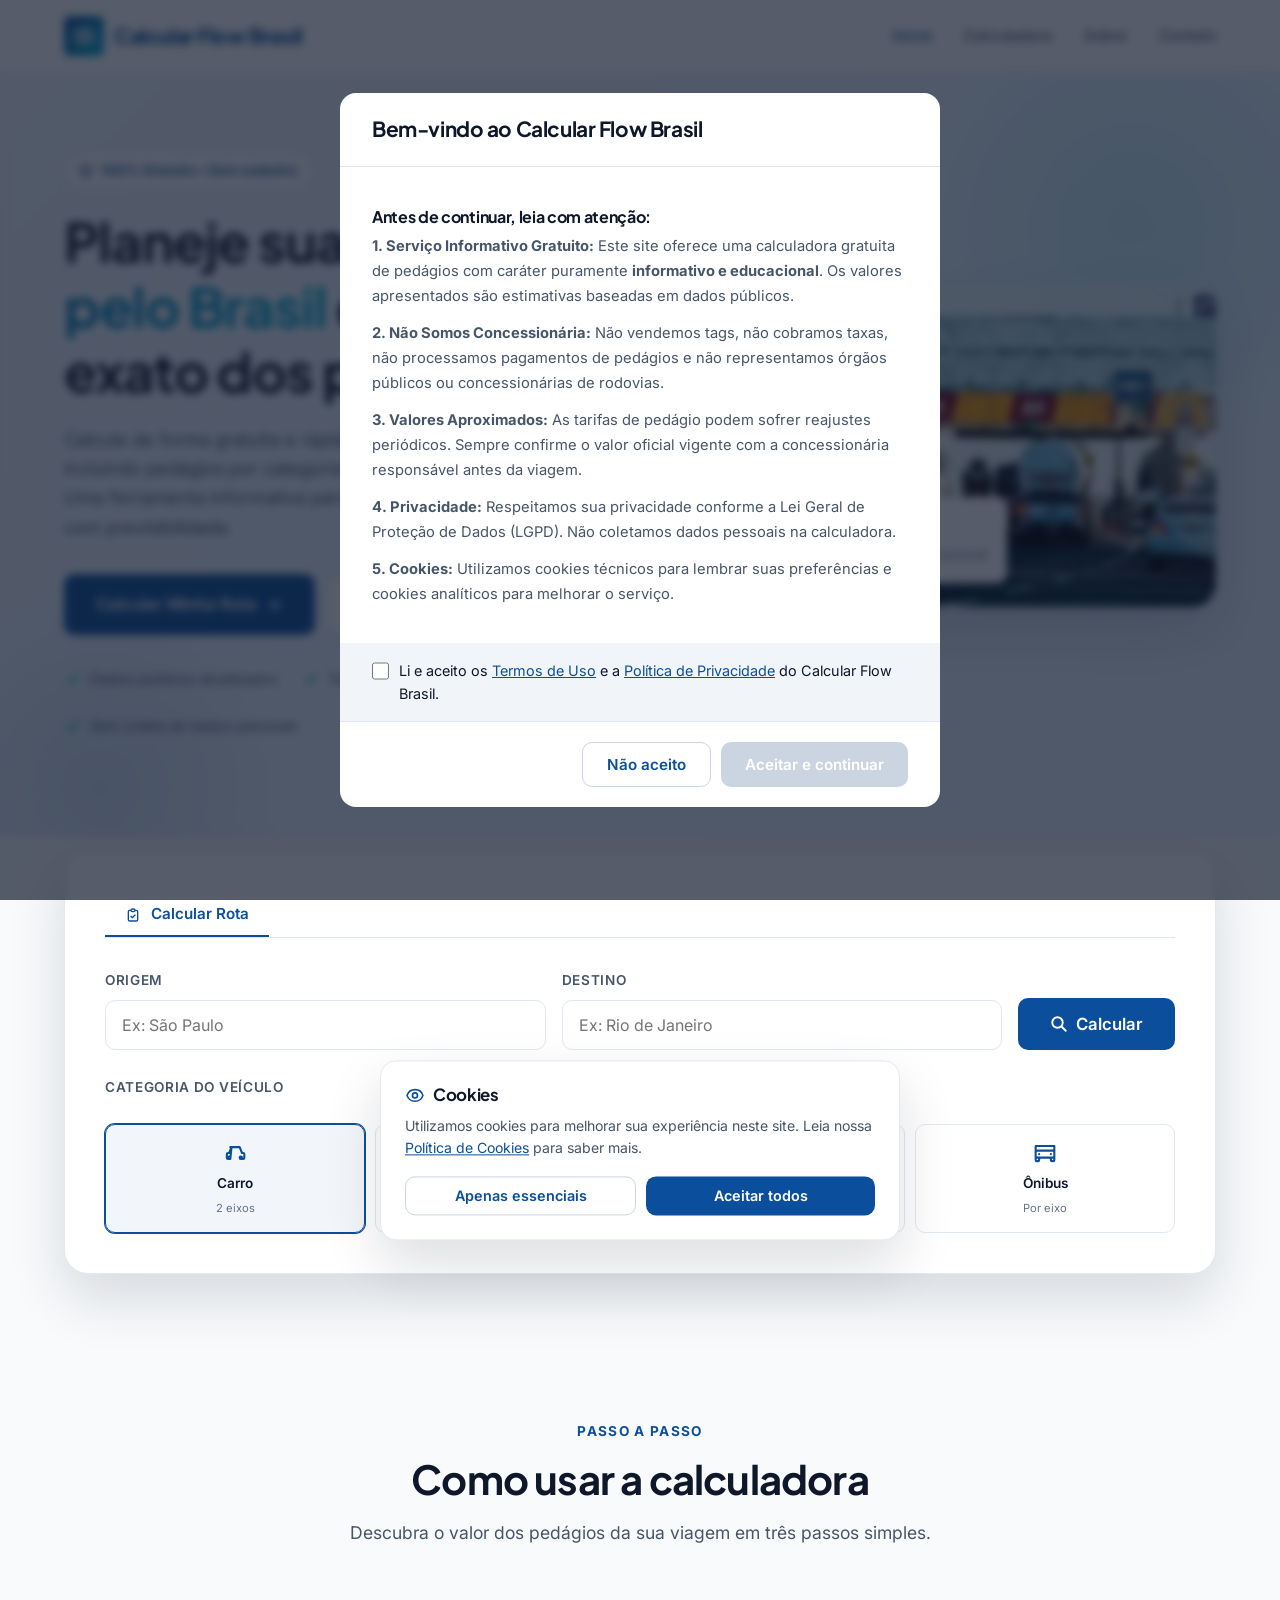
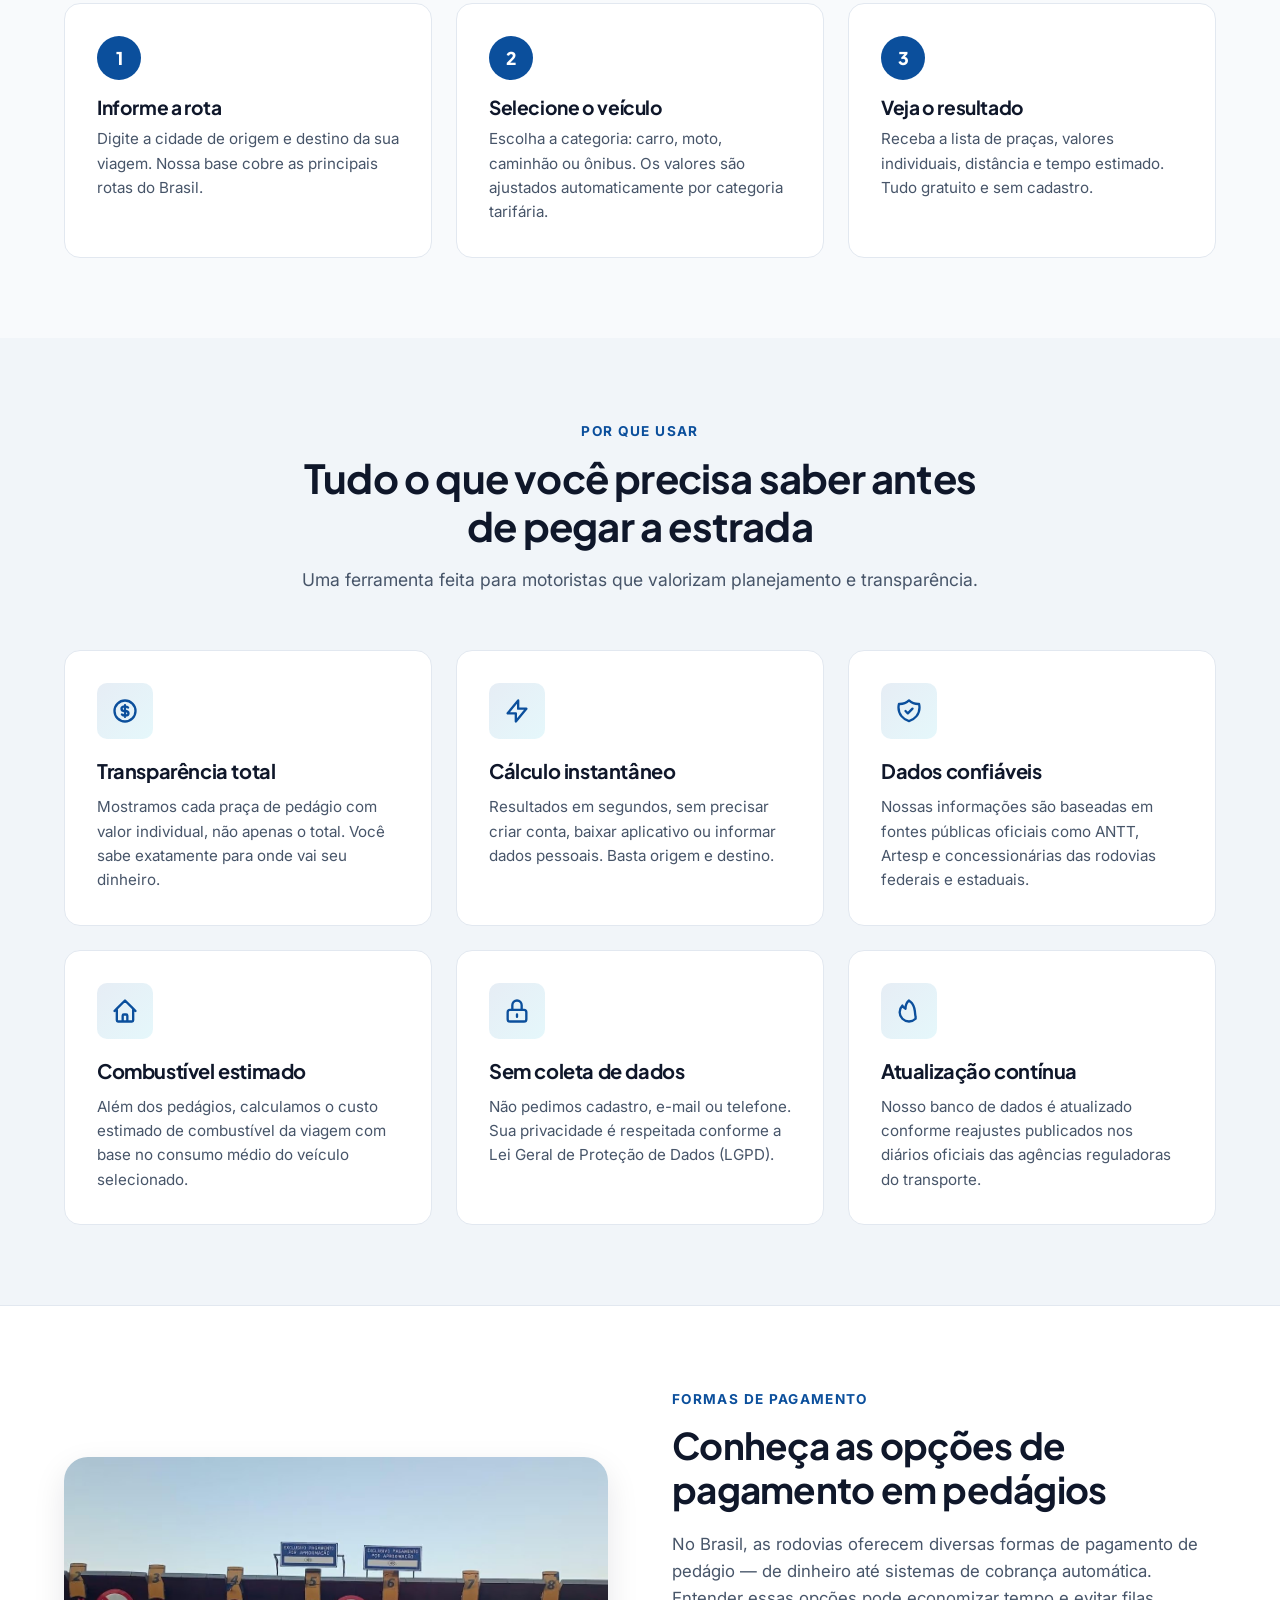
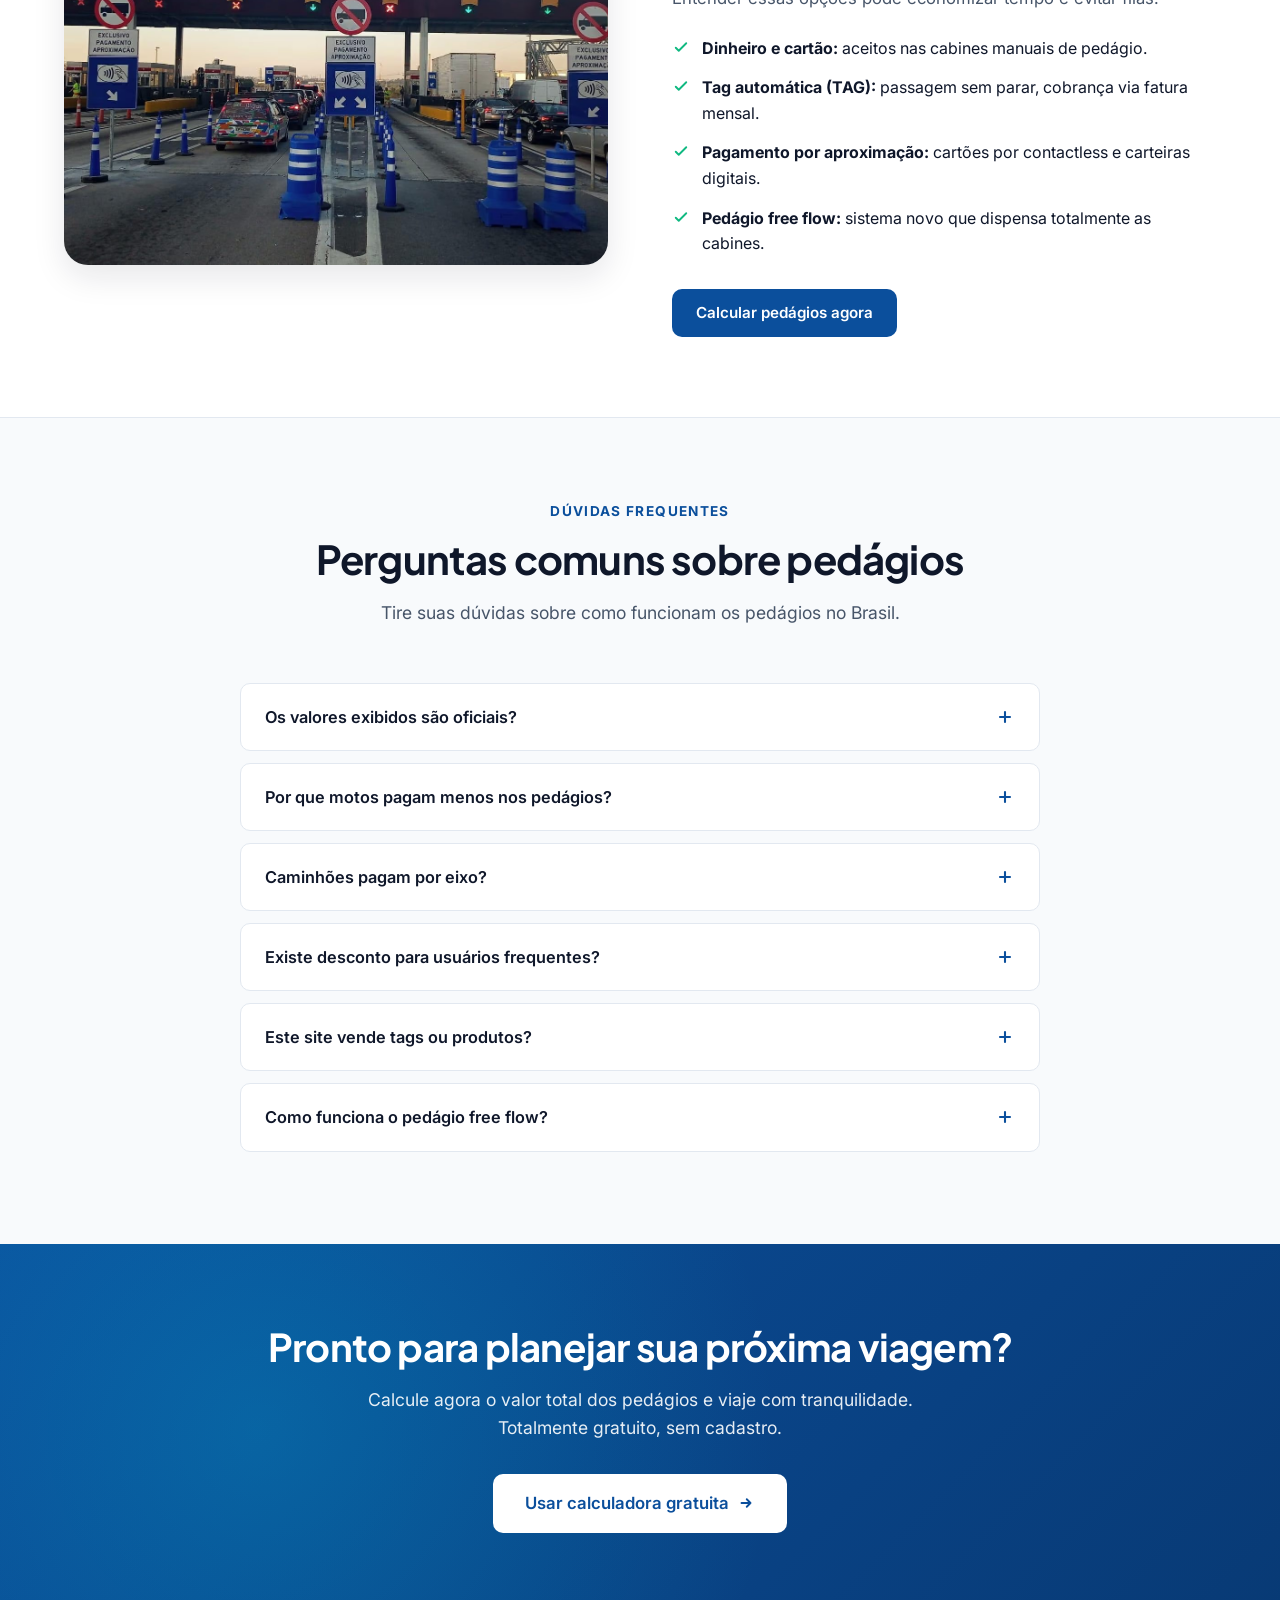
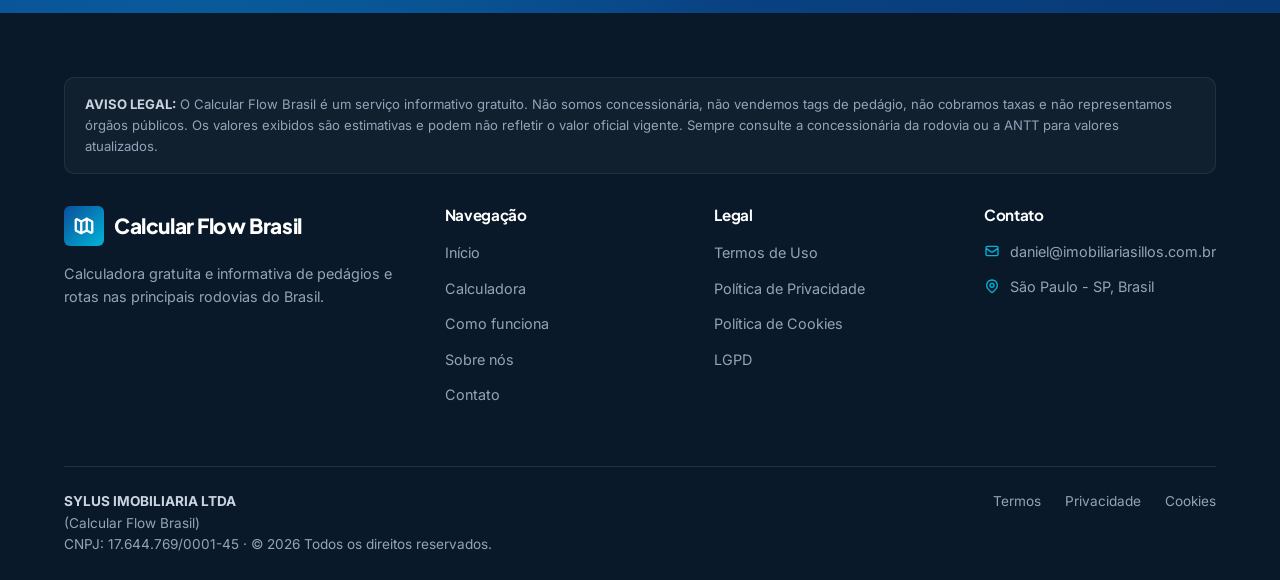
==== index.html @ 5f9f542f "Add files via upload" ====
<!DOCTYPE html>
<html lang="pt-BR">
<head>
<meta charset="UTF-8">
<meta name="viewport" content="width=device-width, initial-scale=1.0">
<title>Calcular Flow Brasil - Calculadora Gratuita de Pedágios e Rotas</title>
<meta name="description" content="Calcule gratuitamente o valor dos pedágios e o custo total da sua viagem pelas rodovias brasileiras. Serviço informativo com dados atualizados.">
<meta name="keywords" content="calculadora de pedágio, valor de pedágio, rota com pedágio, custo de viagem, pedágios brasil">
<meta name="robots" content="index, follow">
<meta name="author" content="Calcular Flow Brasil">
<link rel="canonical" href="https://calcularflowbrasil.com.br/">

<!-- Open Graph -->
<meta property="og:type" content="website">
<meta property="og:title" content="Calcular Flow Brasil - Calculadora Gratuita de Pedágios">
<meta property="og:description" content="Calcule gratuitamente o valor dos pedágios e o custo da sua viagem.">
<meta property="og:locale" content="pt_BR">

<!-- Fonts -->
<link rel="preconnect" href="https://fonts.googleapis.com">
<link rel="preconnect" href="https://fonts.gstatic.com" crossorigin>
<link href="https://fonts.googleapis.com/css2?family=Plus+Jakarta+Sans:wght@500;600;700;800&family=Inter:wght@400;500;600;700&display=swap" rel="stylesheet">

<link rel="stylesheet" href="assets/styles.css">

<!-- Schema.org -->
<script type="application/ld+json">
{
  "@context": "https://schema.org",
  "@type": "WebSite",
  "name": "Calcular Flow Brasil",
  "url": "https://calcularflowbrasil.com.br/",
  "description": "Calculadora gratuita de pedágios e rotas pelo Brasil",
  "inLanguage": "pt-BR"
}
</script>
</head>
<body>

<!-- ============ HEADER ============ -->
<header class="site-header">
    <div class="container header-inner">
        <a href="index.html" class="logo">
            <span class="logo-icon">
                <svg width="22" height="22" fill="none" viewBox="0 0 24 24" stroke="currentColor" stroke-width="2.5">
                    <path stroke-linecap="round" stroke-linejoin="round" d="M9 20l-5.447-2.724A1 1 0 013 16.382V5.618a1 1 0 011.447-.894L9 7m0 13l6-3m-6 3V7m6 10l4.553 2.276A1 1 0 0021 18.382V7.618a1 1 0 00-.553-.894L15 4m0 13V4m0 0L9 7"/>
                </svg>
            </span>
            Calcular Flow Brasil
        </a>
        <nav class="nav">
            <a href="index.html" class="active">Início</a>
            <a href="index.html#calculadora">Calculadora</a>
            <a href="pages/sobre.html">Sobre</a>
            <a href="pages/contato.html">Contato</a>
        </nav>
        <button class="menu-toggle" aria-label="Abrir menu">☰</button>
    </div>
</header>

<!-- ============ HERO ============ -->
<section class="hero">
    <div class="container hero-inner">
        <div>
            <div class="hero-badge">
                <svg width="14" height="14" fill="none" viewBox="0 0 24 24" stroke="currentColor" stroke-width="2.5">
                    <path stroke-linecap="round" stroke-linejoin="round" d="M9 12l2 2 4-4m5.618-4.016A11.955 11.955 0 0112 2.944a11.955 11.955 0 01-8.618 3.04A12.02 12.02 0 003 9c0 5.591 3.824 10.29 9 11.622 5.176-1.332 9-6.03 9-11.622 0-1.042-.133-2.052-.382-3.016z"/>
                </svg>
                100% Gratuito • Sem cadastro
            </div>
            <h1>Planeje sua <span>viagem pelo Brasil</span> com o valor exato dos pedágios</h1>
            <p class="hero-description">
                Calcule de forma gratuita e rápida o custo total da sua rota, incluindo pedágios por categoria de veículo e combustível. Uma ferramenta informativa para motoristas que querem viajar com previsibilidade.
            </p>
            <div style="display: flex; gap: 12px; flex-wrap: wrap;">
                <a href="#calculadora" class="btn btn-primary btn-lg">
                    Calcular Minha Rota
                    <svg width="18" height="18" fill="none" viewBox="0 0 24 24" stroke="currentColor" stroke-width="2.5">
                        <path stroke-linecap="round" stroke-linejoin="round" d="M13 7l5 5m0 0l-5 5m5-5H6"/>
                    </svg>
                </a>
                <a href="#como-funciona" class="btn btn-secondary btn-lg">Como funciona</a>
            </div>
            <div class="hero-trust">
                <div class="hero-trust-item">
                    <svg width="18" height="18" fill="none" viewBox="0 0 24 24" stroke="currentColor" stroke-width="2.5">
                        <path stroke-linecap="round" stroke-linejoin="round" d="M5 13l4 4L19 7"/>
                    </svg>
                    Dados públicos atualizados
                </div>
                <div class="hero-trust-item">
                    <svg width="18" height="18" fill="none" viewBox="0 0 24 24" stroke="currentColor" stroke-width="2.5">
                        <path stroke-linecap="round" stroke-linejoin="round" d="M5 13l4 4L19 7"/>
                    </svg>
                    Todas as categorias de veículos
                </div>
                <div class="hero-trust-item">
                    <svg width="18" height="18" fill="none" viewBox="0 0 24 24" stroke="currentColor" stroke-width="2.5">
                        <path stroke-linecap="round" stroke-linejoin="round" d="M5 13l4 4L19 7"/>
                    </svg>
                    Sem coleta de dados pessoais
                </div>
            </div>
        </div>
        <div class="hero-image">
            <img src="assets/img/pedagio-hero.png" alt="Praça de pedágio em rodovia brasileira com cabines sinalizadas">
            <div class="hero-image-badge">
                <svg width="40" height="40" fill="none" viewBox="0 0 24 24" stroke="var(--color-primary)" stroke-width="2">
                    <path stroke-linecap="round" stroke-linejoin="round" d="M9 19v-6a2 2 0 00-2-2H5a2 2 0 00-2 2v6a2 2 0 002 2h2a2 2 0 002-2zm0 0V9a2 2 0 012-2h2a2 2 0 012 2v10m-6 0a2 2 0 002 2h2a2 2 0 002-2m0 0V5a2 2 0 012-2h2a2 2 0 012 2v14a2 2 0 01-2 2h-2a2 2 0 01-2-2z"/>
                </svg>
                <div>
                    <strong>+ 2.500 praças</strong>
                    <small>mapeadas no território nacional</small>
                </div>
            </div>
        </div>
    </div>
</section>

<!-- ============ CALCULADORA ============ -->
<section class="calculator-section" id="calculadora">
    <div class="container">
        <div class="calculator-card">
            <div class="calculator-tabs">
                <button class="tab-button active" type="button">
                    <svg width="16" height="16" fill="none" viewBox="0 0 24 24" stroke="currentColor" stroke-width="2" style="vertical-align: middle; margin-right: 6px;">
                        <path stroke-linecap="round" stroke-linejoin="round" d="M9 5H7a2 2 0 00-2 2v12a2 2 0 002 2h10a2 2 0 002-2V7a2 2 0 00-2-2h-2M9 5a2 2 0 002 2h2a2 2 0 002-2M9 5a2 2 0 012-2h2a2 2 0 012 2m-6 9l2 2 4-4"/>
                    </svg>
                    Calcular Rota
                </button>
            </div>

            <form id="calc-form">
                <div class="calc-grid">
                    <div class="form-group">
                        <label class="form-label" for="origem">Origem</label>
                        <input type="text" id="origem" class="form-input" placeholder="Ex: São Paulo" list="cidades" required>
                    </div>
                    <div class="form-group">
                        <label class="form-label" for="destino">Destino</label>
                        <input type="text" id="destino" class="form-input" placeholder="Ex: Rio de Janeiro" list="cidades" required>
                    </div>
                    <div class="form-group">
                        <button type="submit" class="btn btn-primary btn-lg">
                            <svg width="18" height="18" fill="none" viewBox="0 0 24 24" stroke="currentColor" stroke-width="2.5">
                                <path stroke-linecap="round" stroke-linejoin="round" d="M21 21l-6-6m2-5a7 7 0 11-14 0 7 7 0 0114 0z"/>
                            </svg>
                            Calcular
                        </button>
                    </div>
                </div>

                <datalist id="cidades">
                    <option value="São Paulo">
                    <option value="Rio de Janeiro">
                    <option value="Belo Horizonte">
                    <option value="Curitiba">
                    <option value="Florianópolis">
                    <option value="Porto Alegre">
                    <option value="Brasília">
                    <option value="Vitória">
                </datalist>

                <div style="margin-top: 24px;">
                    <label class="form-label">Categoria do veículo</label>
                    <div class="vehicle-select">
                        <div class="vehicle-option selected" data-vehicle="carro">
                            <svg width="28" height="28" fill="none" viewBox="0 0 24 24" stroke="currentColor" stroke-width="1.8">
                                <path stroke-linecap="round" stroke-linejoin="round" d="M8 7h8l2 5h1a1 1 0 011 1v3a1 1 0 01-1 1h-1m-10 0H6a1 1 0 01-1-1v-3a1 1 0 011-1h1l2-5zM7 17a1 1 0 100-2 1 1 0 000 2zm10 0a1 1 0 100-2 1 1 0 000 2z"/>
                            </svg>
                            <span>Carro</span>
                            <small>2 eixos</small>
                        </div>
                        <div class="vehicle-option" data-vehicle="moto">
                            <svg width="28" height="28" fill="none" viewBox="0 0 24 24" stroke="currentColor" stroke-width="1.8">
                                <path stroke-linecap="round" stroke-linejoin="round" d="M5 17a3 3 0 100-6 3 3 0 000 6zm14 0a3 3 0 100-6 3 3 0 000 6zM9 14l3-6h3l2 4M5 14h4"/>
                            </svg>
                            <span>Moto</span>
                            <small>Meia tarifa</small>
                        </div>
                        <div class="vehicle-option" data-vehicle="caminhao">
                            <svg width="28" height="28" fill="none" viewBox="0 0 24 24" stroke="currentColor" stroke-width="1.8">
                                <path stroke-linecap="round" stroke-linejoin="round" d="M3 7h11v10H3V7zm11 3h4l3 3v4h-7v-7zM6 20a1.5 1.5 0 100-3 1.5 1.5 0 000 3zm12 0a1.5 1.5 0 100-3 1.5 1.5 0 000 3z"/>
                            </svg>
                            <span>Caminhão</span>
                            <small>Por eixo</small>
                        </div>
                        <div class="vehicle-option" data-vehicle="onibus">
                            <svg width="28" height="28" fill="none" viewBox="0 0 24 24" stroke="currentColor" stroke-width="1.8">
                                <path stroke-linecap="round" stroke-linejoin="round" d="M4 6h16v10H4V6zm0 10v2a1 1 0 001 1h1a1 1 0 001-1v-2m10 0v2a1 1 0 001 1h1a1 1 0 001-1v-2M4 10h16M7 13h.01M17 13h.01"/>
                            </svg>
                            <span>Ônibus</span>
                            <small>Por eixo</small>
                        </div>
                    </div>
                </div>
            </form>

            <div class="result-card" id="result-card"></div>
        </div>
    </div>
</section>

<!-- ============ COMO FUNCIONA ============ -->
<section class="section" id="como-funciona">
    <div class="container">
        <div class="section-header">
            <span class="section-eyebrow">Passo a passo</span>
            <h2 class="section-title">Como usar a calculadora</h2>
            <p class="section-subtitle">Descubra o valor dos pedágios da sua viagem em três passos simples.</p>
        </div>
        <div class="steps">
            <div class="step">
                <div class="step-number">1</div>
                <h3>Informe a rota</h3>
                <p>Digite a cidade de origem e destino da sua viagem. Nossa base cobre as principais rotas do Brasil.</p>
            </div>
            <div class="step">
                <div class="step-number">2</div>
                <h3>Selecione o veículo</h3>
                <p>Escolha a categoria: carro, moto, caminhão ou ônibus. Os valores são ajustados automaticamente por categoria tarifária.</p>
            </div>
            <div class="step">
                <div class="step-number">3</div>
                <h3>Veja o resultado</h3>
                <p>Receba a lista de praças, valores individuais, distância e tempo estimado. Tudo gratuito e sem cadastro.</p>
            </div>
        </div>
    </div>
</section>

<!-- ============ FEATURES ============ -->
<section class="section" style="background: var(--color-surface-alt);">
    <div class="container">
        <div class="section-header">
            <span class="section-eyebrow">Por que usar</span>
            <h2 class="section-title">Tudo o que você precisa saber antes de pegar a estrada</h2>
            <p class="section-subtitle">Uma ferramenta feita para motoristas que valorizam planejamento e transparência.</p>
        </div>
        <div class="features-grid">
            <div class="feature-card">
                <div class="feature-icon">
                    <svg width="28" height="28" fill="none" viewBox="0 0 24 24" stroke="currentColor" stroke-width="2">
                        <path stroke-linecap="round" stroke-linejoin="round" d="M12 8c-1.657 0-3 .895-3 2s1.343 2 3 2 3 .895 3 2-1.343 2-3 2m0-8c1.11 0 2.08.402 2.599 1M12 8V7m0 1v8m0 0v1m0-1c-1.11 0-2.08-.402-2.599-1M21 12a9 9 0 11-18 0 9 9 0 0118 0z"/>
                    </svg>
                </div>
                <h3>Transparência total</h3>
                <p>Mostramos cada praça de pedágio com valor individual, não apenas o total. Você sabe exatamente para onde vai seu dinheiro.</p>
            </div>
            <div class="feature-card">
                <div class="feature-icon">
                    <svg width="28" height="28" fill="none" viewBox="0 0 24 24" stroke="currentColor" stroke-width="2">
                        <path stroke-linecap="round" stroke-linejoin="round" d="M13 10V3L4 14h7v7l9-11h-7z"/>
                    </svg>
                </div>
                <h3>Cálculo instantâneo</h3>
                <p>Resultados em segundos, sem precisar criar conta, baixar aplicativo ou informar dados pessoais. Basta origem e destino.</p>
            </div>
            <div class="feature-card">
                <div class="feature-icon">
                    <svg width="28" height="28" fill="none" viewBox="0 0 24 24" stroke="currentColor" stroke-width="2">
                        <path stroke-linecap="round" stroke-linejoin="round" d="M9 12l2 2 4-4m5.618-4.016A11.955 11.955 0 0112 2.944a11.955 11.955 0 01-8.618 3.04A12.02 12.02 0 003 9c0 5.591 3.824 10.29 9 11.622 5.176-1.332 9-6.03 9-11.622 0-1.042-.133-2.052-.382-3.016z"/>
                    </svg>
                </div>
                <h3>Dados confiáveis</h3>
                <p>Nossas informações são baseadas em fontes públicas oficiais como ANTT, Artesp e concessionárias das rodovias federais e estaduais.</p>
            </div>
            <div class="feature-card">
                <div class="feature-icon">
                    <svg width="28" height="28" fill="none" viewBox="0 0 24 24" stroke="currentColor" stroke-width="2">
                        <path stroke-linecap="round" stroke-linejoin="round" d="M3 12l2-2m0 0l7-7 7 7M5 10v10a1 1 0 001 1h3m10-11l2 2m-2-2v10a1 1 0 01-1 1h-3m-6 0a1 1 0 001-1v-4a1 1 0 011-1h2a1 1 0 011 1v4a1 1 0 001 1m-6 0h6"/>
                    </svg>
                </div>
                <h3>Combustível estimado</h3>
                <p>Além dos pedágios, calculamos o custo estimado de combustível da viagem com base no consumo médio do veículo selecionado.</p>
            </div>
            <div class="feature-card">
                <div class="feature-icon">
                    <svg width="28" height="28" fill="none" viewBox="0 0 24 24" stroke="currentColor" stroke-width="2">
                        <path stroke-linecap="round" stroke-linejoin="round" d="M12 15v2m-6 4h12a2 2 0 002-2v-6a2 2 0 00-2-2H6a2 2 0 00-2 2v6a2 2 0 002 2zm10-10V7a4 4 0 00-8 0v4h8z"/>
                    </svg>
                </div>
                <h3>Sem coleta de dados</h3>
                <p>Não pedimos cadastro, e-mail ou telefone. Sua privacidade é respeitada conforme a Lei Geral de Proteção de Dados (LGPD).</p>
            </div>
            <div class="feature-card">
                <div class="feature-icon">
                    <svg width="28" height="28" fill="none" viewBox="0 0 24 24" stroke="currentColor" stroke-width="2">
                        <path stroke-linecap="round" stroke-linejoin="round" d="M17.657 18.657A8 8 0 016.343 7.343S7 9 9 10c0-2 .5-5 2.986-7C14 5 16.09 5.24 17 12c.264 1.977.333 3.923.657 4.657z"/>
                    </svg>
                </div>
                <h3>Atualização contínua</h3>
                <p>Nosso banco de dados é atualizado conforme reajustes publicados nos diários oficiais das agências reguladoras do transporte.</p>
            </div>
        </div>
    </div>
</section>

<!-- ============ INFO SECTION ============ -->
<section class="section info-section">
    <div class="container">
        <div class="info-grid">
            <div class="info-image">
                <img src="assets/img/pedagio-tags.png" alt="Pedágio com cabines de pagamento por aproximação no Brasil">
            </div>
            <div class="info-content">
                <span class="section-eyebrow">Formas de pagamento</span>
                <h2>Conheça as opções de pagamento em pedágios</h2>
                <p>No Brasil, as rodovias oferecem diversas formas de pagamento de pedágio — de dinheiro até sistemas de cobrança automática. Entender essas opções pode economizar tempo e evitar filas.</p>
                <ul class="info-list">
                    <li>
                        <svg width="18" height="18" fill="none" viewBox="0 0 24 24" stroke="currentColor" stroke-width="2.5">
                            <path stroke-linecap="round" stroke-linejoin="round" d="M5 13l4 4L19 7"/>
                        </svg>
                        <span><strong>Dinheiro e cartão:</strong> aceitos nas cabines manuais de pedágio.</span>
                    </li>
                    <li>
                        <svg width="18" height="18" fill="none" viewBox="0 0 24 24" stroke="currentColor" stroke-width="2.5">
                            <path stroke-linecap="round" stroke-linejoin="round" d="M5 13l4 4L19 7"/>
                        </svg>
                        <span><strong>Tag automática (TAG):</strong> passagem sem parar, cobrança via fatura mensal.</span>
                    </li>
                    <li>
                        <svg width="18" height="18" fill="none" viewBox="0 0 24 24" stroke="currentColor" stroke-width="2.5">
                            <path stroke-linecap="round" stroke-linejoin="round" d="M5 13l4 4L19 7"/>
                        </svg>
                        <span><strong>Pagamento por aproximação:</strong> cartões por contactless e carteiras digitais.</span>
                    </li>
                    <li>
                        <svg width="18" height="18" fill="none" viewBox="0 0 24 24" stroke="currentColor" stroke-width="2.5">
                            <path stroke-linecap="round" stroke-linejoin="round" d="M5 13l4 4L19 7"/>
                        </svg>
                        <span><strong>Pedágio free flow:</strong> sistema novo que dispensa totalmente as cabines.</span>
                    </li>
                </ul>
                <a href="#calculadora" class="btn btn-primary">Calcular pedágios agora</a>
            </div>
        </div>
    </div>
</section>

<!-- ============ FAQ ============ -->
<section class="section">
    <div class="container">
        <div class="section-header">
            <span class="section-eyebrow">Dúvidas frequentes</span>
            <h2 class="section-title">Perguntas comuns sobre pedágios</h2>
            <p class="section-subtitle">Tire suas dúvidas sobre como funcionam os pedágios no Brasil.</p>
        </div>
        <div class="faq-list">
            <div class="faq-item">
                <div class="faq-question">
                    Os valores exibidos são oficiais?
                    <svg class="faq-icon" width="20" height="20" fill="none" viewBox="0 0 24 24" stroke="currentColor" stroke-width="2.5">
                        <path stroke-linecap="round" stroke-linejoin="round" d="M12 6v6m0 0v6m0-6h6m-6 0H6"/>
                    </svg>
                </div>
                <div class="faq-answer">
                    <div class="faq-answer-inner">
                        Os valores apresentados são <strong>estimativas informativas</strong> baseadas em tabelas públicas das concessionárias e agências reguladoras. Como as tarifas podem sofrer reajustes periódicos, recomendamos sempre verificar o valor final vigente no site oficial da concessionária da rodovia ou na <a href="https://www.gov.br/antt/" target="_blank" rel="noopener nofollow">ANTT</a>.
                    </div>
                </div>
            </div>
            <div class="faq-item">
                <div class="faq-question">
                    Por que motos pagam menos nos pedágios?
                    <svg class="faq-icon" width="20" height="20" fill="none" viewBox="0 0 24 24" stroke="currentColor" stroke-width="2.5">
                        <path stroke-linecap="round" stroke-linejoin="round" d="M12 6v6m0 0v6m0-6h6m-6 0H6"/>
                    </svg>
                </div>
                <div class="faq-answer">
                    <div class="faq-answer-inner">
                        Motos geralmente pagam metade do valor do carro de passeio (categoria 1) na maioria das concessionárias, conforme regulamentação da ANTT. Isso se deve ao menor impacto das motos no pavimento e ao porte reduzido do veículo.
                    </div>
                </div>
            </div>
            <div class="faq-item">
                <div class="faq-question">
                    Caminhões pagam por eixo?
                    <svg class="faq-icon" width="20" height="20" fill="none" viewBox="0 0 24 24" stroke="currentColor" stroke-width="2.5">
                        <path stroke-linecap="round" stroke-linejoin="round" d="M12 6v6m0 0v6m0-6h6m-6 0H6"/>
                    </svg>
                </div>
                <div class="faq-answer">
                    <div class="faq-answer-inner">
                        Sim. Veículos comerciais de carga e passageiros pagam pedágio com base no número de eixos. Nossa calculadora usa como referência um caminhão de 2 eixos. Para veículos com mais eixos, multiplique o valor proporcionalmente ou consulte a concessionária.
                    </div>
                </div>
            </div>
            <div class="faq-item">
                <div class="faq-question">
                    Existe desconto para usuários frequentes?
                    <svg class="faq-icon" width="20" height="20" fill="none" viewBox="0 0 24 24" stroke="currentColor" stroke-width="2.5">
                        <path stroke-linecap="round" stroke-linejoin="round" d="M12 6v6m0 0v6m0-6h6m-6 0H6"/>
                    </svg>
                </div>
                <div class="faq-answer">
                    <div class="faq-answer-inner">
                        Sim, algumas concessionárias oferecem o <strong>Desconto de Usuário Frequente (DUF)</strong>, que concede abatimento progressivo conforme o número de passagens no mesmo mês. É necessário cadastro em uma tag automática para ter direito ao benefício. Consulte a concessionária da sua rota.
                    </div>
                </div>
            </div>
            <div class="faq-item">
                <div class="faq-question">
                    Este site vende tags ou produtos?
                    <svg class="faq-icon" width="20" height="20" fill="none" viewBox="0 0 24 24" stroke="currentColor" stroke-width="2.5">
                        <path stroke-linecap="round" stroke-linejoin="round" d="M12 6v6m0 0v6m0-6h6m-6 0H6"/>
                    </svg>
                </div>
                <div class="faq-answer">
                    <div class="faq-answer-inner">
                        Não. O <strong>Calcular Flow Brasil</strong> é um serviço 100% gratuito e informativo. Não vendemos tags de pedágio, não realizamos transações financeiras e não coletamos dados pessoais dos usuários. Para contratar uma tag, procure diretamente empresas autorizadas pela ANTT.
                    </div>
                </div>
            </div>
            <div class="faq-item">
                <div class="faq-question">
                    Como funciona o pedágio free flow?
                    <svg class="faq-icon" width="20" height="20" fill="none" viewBox="0 0 24 24" stroke="currentColor" stroke-width="2.5">
                        <path stroke-linecap="round" stroke-linejoin="round" d="M12 6v6m0 0v6m0-6h6m-6 0H6"/>
                    </svg>
                </div>
                <div class="faq-answer">
                    <div class="faq-answer-inner">
                        O pedágio free flow é um sistema de cobrança eletrônica sem cabines e sem necessidade de redução de velocidade. Pórticos com câmeras identificam a placa ou a tag do veículo e cobram o pedágio automaticamente. Já está implantado em algumas rodovias brasileiras.
                    </div>
                </div>
            </div>
        </div>
    </div>
</section>

<!-- ============ CTA ============ -->
<section class="section cta-section">
    <div class="container">
        <h2>Pronto para planejar sua próxima viagem?</h2>
        <p>Calcule agora o valor total dos pedágios e viaje com tranquilidade. Totalmente gratuito, sem cadastro.</p>
        <a href="#calculadora" class="btn btn-primary btn-lg">
            Usar calculadora gratuita
            <svg width="18" height="18" fill="none" viewBox="0 0 24 24" stroke="currentColor" stroke-width="2.5">
                <path stroke-linecap="round" stroke-linejoin="round" d="M13 7l5 5m0 0l-5 5m5-5H6"/>
            </svg>
        </a>
    </div>
</section>

<!-- ============ FOOTER ============ -->
<footer class="site-footer">
    <div class="container">

        <div class="footer-disclaimer">
            <strong>AVISO LEGAL:</strong> O Calcular Flow Brasil é um serviço informativo gratuito. Não somos concessionária, não vendemos tags de pedágio, não cobramos taxas e não representamos órgãos públicos. Os valores exibidos são estimativas e podem não refletir o valor oficial vigente. Sempre consulte a concessionária da rodovia ou a ANTT para valores atualizados.
        </div>

        <div class="footer-grid">
            <div class="footer-brand">
                <div class="logo">
                    <span class="logo-icon">
                        <svg width="22" height="22" fill="none" viewBox="0 0 24 24" stroke="currentColor" stroke-width="2.5">
                            <path stroke-linecap="round" stroke-linejoin="round" d="M9 20l-5.447-2.724A1 1 0 013 16.382V5.618a1 1 0 011.447-.894L9 7m0 13l6-3m-6 3V7m6 10l4.553 2.276A1 1 0 0021 18.382V7.618a1 1 0 00-.553-.894L15 4m0 13V4m0 0L9 7"/>
                        </svg>
                    </span>
                    Calcular Flow Brasil
                </div>
                <p>Calculadora gratuita e informativa de pedágios e rotas nas principais rodovias do Brasil.</p>
            </div>
            <div class="footer-column">
                <h4>Navegação</h4>
                <ul>
                    <li><a href="index.html">Início</a></li>
                    <li><a href="index.html#calculadora">Calculadora</a></li>
                    <li><a href="index.html#como-funciona">Como funciona</a></li>
                    <li><a href="pages/sobre.html">Sobre nós</a></li>
                    <li><a href="pages/contato.html">Contato</a></li>
                </ul>
            </div>
            <div class="footer-column">
                <h4>Legal</h4>
                <ul>
                    <li><a href="pages/termos.html">Termos de Uso</a></li>
                    <li><a href="pages/privacidade.html">Política de Privacidade</a></li>
                    <li><a href="pages/cookies.html">Política de Cookies</a></li>
                    <li><a href="pages/lgpd.html">LGPD</a></li>
                </ul>
            </div>
            <div class="footer-column">
                <h4>Contato</h4>
                <div class="footer-contact-item">
                    <svg width="16" height="16" fill="none" viewBox="0 0 24 24" stroke="currentColor" stroke-width="2">
                        <path stroke-linecap="round" stroke-linejoin="round" d="M3 8l7.89 5.26a2 2 0 002.22 0L21 8M5 19h14a2 2 0 002-2V7a2 2 0 00-2-2H5a2 2 0 00-2 2v10a2 2 0 002 2z"/>
                    </svg>
                    <span>daniel@imobiliariasillos.com.br</span>
                </div>
                <div class="footer-contact-item">
                    <svg width="16" height="16" fill="none" viewBox="0 0 24 24" stroke="currentColor" stroke-width="2">
                        <path stroke-linecap="round" stroke-linejoin="round" d="M17.657 16.657L13.414 20.9a1.998 1.998 0 01-2.827 0l-4.244-4.243a8 8 0 1111.314 0z"/>
                        <path stroke-linecap="round" stroke-linejoin="round" d="M15 11a3 3 0 11-6 0 3 3 0 016 0z"/>
                    </svg>
                    <span>São Paulo - SP, Brasil</span>
                </div>
            </div>
        </div>

        <div class="footer-bottom">
            <div>
                <strong style="color: #CBD5E1;">SYLUS IMOBILIARIA LTDA</strong><br>
                <span style="color: #94A3B8;">(Calcular Flow Brasil)</span><br>
                CNPJ: <span id="cnpj-display">17.644.769/0001-45</span> &middot; © 2026 Todos os direitos reservados.
            </div>
            <div class="footer-legal">
                <a href="pages/termos.html">Termos</a>
                <a href="pages/privacidade.html">Privacidade</a>
                <a href="pages/cookies.html">Cookies</a>
            </div>
        </div>
    </div>
</footer>

<!-- ============ MODAL TERMOS ============ -->
<div class="terms-modal" id="terms-modal">
    <div class="terms-modal-content">
        <div class="terms-modal-header">
            <h2>Bem-vindo ao Calcular Flow Brasil</h2>
        </div>
        <div class="terms-modal-body">
            <h4>Antes de continuar, leia com atenção:</h4>
            <p><strong>1. Serviço Informativo Gratuito:</strong> Este site oferece uma calculadora gratuita de pedágios com caráter puramente <strong>informativo e educacional</strong>. Os valores apresentados são estimativas baseadas em dados públicos.</p>
            <p><strong>2. Não Somos Concessionária:</strong> Não vendemos tags, não cobramos taxas, não processamos pagamentos de pedágios e não representamos órgãos públicos ou concessionárias de rodovias.</p>
            <p><strong>3. Valores Aproximados:</strong> As tarifas de pedágio podem sofrer reajustes periódicos. Sempre confirme o valor oficial vigente com a concessionária responsável antes da viagem.</p>
            <p><strong>4. Privacidade:</strong> Respeitamos sua privacidade conforme a Lei Geral de Proteção de Dados (LGPD). Não coletamos dados pessoais na calculadora.</p>
            <p><strong>5. Cookies:</strong> Utilizamos cookies técnicos para lembrar suas preferências e cookies analíticos para melhorar o serviço.</p>
        </div>
        <label class="terms-checkbox" for="terms-checkbox">
            <input type="checkbox" id="terms-checkbox">
            <span>Li e aceito os <a href="pages/termos.html" target="_blank">Termos de Uso</a> e a <a href="pages/privacidade.html" target="_blank">Política de Privacidade</a> do Calcular Flow Brasil.</span>
        </label>
        <div class="terms-modal-footer">
            <button class="btn btn-secondary" id="terms-reject-btn">Não aceito</button>
            <button class="btn btn-primary" id="terms-accept-btn" disabled>Aceitar e continuar</button>
        </div>
    </div>
</div>

<!-- ============ COOKIE BANNER ============ -->
<div class="cookie-banner" id="cookie-banner">
    <h4>
        <svg width="20" height="20" fill="none" viewBox="0 0 24 24" stroke="var(--color-primary)" stroke-width="2">
            <path stroke-linecap="round" stroke-linejoin="round" d="M15 12a3 3 0 11-6 0 3 3 0 016 0z"/>
            <path stroke-linecap="round" stroke-linejoin="round" d="M2.458 12C3.732 7.943 7.523 5 12 5c4.478 0 8.268 2.943 9.542 7-1.274 4.057-5.064 7-9.542 7-4.477 0-8.268-2.943-9.542-7z"/>
        </svg>
        Cookies
    </h4>
    <p>Utilizamos cookies para melhorar sua experiência neste site. Leia nossa <a href="pages/cookies.html">Política de Cookies</a> para saber mais.</p>
    <div class="cookie-actions">
        <button class="btn btn-secondary" id="cookie-reject">Apenas essenciais</button>
        <button class="btn btn-primary" id="cookie-accept">Aceitar todos</button>
    </div>
</div>

<script src="assets/script.js"></script>
</body>
</html>
---- assets/styles.css ----
/* ===== Design System ===== */
:root {
    --color-primary: #0B4F9C;
    --color-primary-dark: #083A75;
    --color-primary-light: #1E6FC4;
    --color-accent: #00B5D8;
    --color-accent-dark: #0091AD;
    --color-success: #10B981;
    --color-warning: #F59E0B;
    --color-danger: #EF4444;

    --color-bg: #F8FAFC;
    --color-surface: #FFFFFF;
    --color-surface-alt: #F1F5F9;
    --color-border: #E2E8F0;
    --color-border-strong: #CBD5E1;

    --color-text: #0F172A;
    --color-text-muted: #475569;
    --color-text-light: #64748B;

    --shadow-sm: 0 1px 2px rgba(15, 23, 42, 0.06);
    --shadow-md: 0 4px 12px rgba(15, 23, 42, 0.08);
    --shadow-lg: 0 12px 32px rgba(15, 23, 42, 0.1);
    --shadow-xl: 0 24px 56px rgba(15, 23, 42, 0.14);

    --radius-sm: 6px;
    --radius-md: 10px;
    --radius-lg: 16px;
    --radius-xl: 24px;

    --font-display: 'Plus Jakarta Sans', system-ui, sans-serif;
    --font-body: 'Inter', system-ui, sans-serif;

    --container: 1200px;
}

* {
    box-sizing: border-box;
    margin: 0;
    padding: 0;
}

html {
    scroll-behavior: smooth;
}

body {
    font-family: var(--font-body);
    color: var(--color-text);
    background: var(--color-bg);
    line-height: 1.6;
    -webkit-font-smoothing: antialiased;
}

img {
    max-width: 100%;
    height: auto;
    display: block;
}

a {
    color: var(--color-primary);
    text-decoration: none;
    transition: color 0.2s;
}

a:hover {
    color: var(--color-primary-dark);
}

h1, h2, h3, h4, h5, h6 {
    font-family: var(--font-display);
    font-weight: 700;
    line-height: 1.2;
    color: var(--color-text);
    letter-spacing: -0.02em;
}

.container {
    max-width: var(--container);
    margin: 0 auto;
    padding: 0 24px;
}

/* ===== Header ===== */
.site-header {
    background: var(--color-surface);
    border-bottom: 1px solid var(--color-border);
    position: sticky;
    top: 0;
    z-index: 100;
    backdrop-filter: saturate(180%) blur(10px);
    background: rgba(255, 255, 255, 0.95);
}

.header-inner {
    display: flex;
    align-items: center;
    justify-content: space-between;
    height: 72px;
}

.logo {
    display: flex;
    align-items: center;
    gap: 10px;
    font-family: var(--font-display);
    font-weight: 800;
    font-size: 1.3rem;
    color: var(--color-primary);
    letter-spacing: -0.02em;
}

.logo-icon {
    width: 40px;
    height: 40px;
    background: linear-gradient(135deg, var(--color-primary) 0%, var(--color-accent) 100%);
    border-radius: var(--radius-sm);
    display: flex;
    align-items: center;
    justify-content: center;
    color: white;
    font-size: 1.2rem;
}

.nav {
    display: flex;
    gap: 32px;
    align-items: center;
}

.nav a {
    color: var(--color-text-muted);
    font-weight: 500;
    font-size: 0.95rem;
}

.nav a:hover, .nav a.active {
    color: var(--color-primary);
}

.menu-toggle {
    display: none;
    background: none;
    border: none;
    cursor: pointer;
    padding: 8px;
    font-size: 1.5rem;
    color: var(--color-text);
}

/* ===== Buttons ===== */
.btn {
    display: inline-flex;
    align-items: center;
    justify-content: center;
    gap: 8px;
    padding: 12px 24px;
    border-radius: var(--radius-md);
    font-weight: 600;
    font-size: 0.95rem;
    cursor: pointer;
    border: none;
    transition: all 0.2s;
    text-decoration: none;
    font-family: var(--font-body);
}

.btn-primary {
    background: var(--color-primary);
    color: white;
}

.btn-primary:hover {
    background: var(--color-primary-dark);
    color: white;
    transform: translateY(-1px);
    box-shadow: var(--shadow-md);
}

.btn-secondary {
    background: var(--color-surface);
    color: var(--color-primary);
    border: 1px solid var(--color-border-strong);
}

.btn-secondary:hover {
    background: var(--color-surface-alt);
    border-color: var(--color-primary);
}

.btn-lg {
    padding: 16px 32px;
    font-size: 1.05rem;
}

.btn-block {
    width: 100%;
}

/* ===== Hero ===== */
.hero {
    position: relative;
    padding: 80px 0 100px;
    background: linear-gradient(135deg, #F0F7FF 0%, #E6F4FF 100%);
    overflow: hidden;
}

.hero::before {
    content: "";
    position: absolute;
    top: -100px;
    right: -100px;
    width: 500px;
    height: 500px;
    background: radial-gradient(circle, rgba(0, 181, 216, 0.15) 0%, transparent 70%);
    border-radius: 50%;
}

.hero::after {
    content: "";
    position: absolute;
    bottom: -150px;
    left: -100px;
    width: 400px;
    height: 400px;
    background: radial-gradient(circle, rgba(11, 79, 156, 0.12) 0%, transparent 70%);
    border-radius: 50%;
}

.hero-inner {
    position: relative;
    display: grid;
    grid-template-columns: 1.1fr 1fr;
    gap: 64px;
    align-items: center;
}

.hero-badge {
    display: inline-flex;
    align-items: center;
    gap: 8px;
    padding: 6px 14px;
    background: rgba(255, 255, 255, 0.8);
    border: 1px solid var(--color-border);
    border-radius: 999px;
    font-size: 0.85rem;
    color: var(--color-primary);
    font-weight: 600;
    margin-bottom: 20px;
}

.hero h1 {
    font-size: clamp(2.2rem, 4.5vw, 3.4rem);
    margin-bottom: 20px;
}

.hero h1 span {
    background: linear-gradient(135deg, var(--color-primary) 0%, var(--color-accent) 100%);
    -webkit-background-clip: text;
    -webkit-text-fill-color: transparent;
    background-clip: text;
}

.hero-description {
    font-size: 1.15rem;
    color: var(--color-text-muted);
    margin-bottom: 32px;
    max-width: 540px;
}

.hero-trust {
    display: flex;
    gap: 24px;
    margin-top: 32px;
    flex-wrap: wrap;
}

.hero-trust-item {
    display: flex;
    align-items: center;
    gap: 8px;
    font-size: 0.9rem;
    color: var(--color-text-muted);
}

.hero-trust-item svg {
    color: var(--color-success);
    flex-shrink: 0;
}

.hero-image {
    position: relative;
    border-radius: var(--radius-xl);
    overflow: hidden;
    box-shadow: var(--shadow-xl);
}

.hero-image img {
    width: 100%;
    aspect-ratio: 16/10;
    object-fit: cover;
}

.hero-image-badge {
    position: absolute;
    bottom: 24px;
    left: 24px;
    background: white;
    padding: 16px 20px;
    border-radius: var(--radius-md);
    box-shadow: var(--shadow-lg);
    display: flex;
    align-items: center;
    gap: 12px;
}

.hero-image-badge strong {
    display: block;
    font-size: 1.1rem;
    color: var(--color-text);
}

.hero-image-badge small {
    color: var(--color-text-light);
    font-size: 0.8rem;
}

/* ===== Calculator Section ===== */
.calculator-section {
    padding: 64px 0;
    margin-top: -50px;
    position: relative;
    z-index: 2;
}

.calculator-card {
    background: var(--color-surface);
    border-radius: var(--radius-xl);
    padding: 40px;
    box-shadow: var(--shadow-xl);
    border: 1px solid var(--color-border);
}

.calculator-tabs {
    display: flex;
    gap: 8px;
    margin-bottom: 32px;
    border-bottom: 1px solid var(--color-border);
    padding-bottom: 0;
}

.tab-button {
    padding: 12px 20px;
    background: transparent;
    border: none;
    border-bottom: 2px solid transparent;
    font-weight: 600;
    color: var(--color-text-muted);
    cursor: pointer;
    font-size: 0.95rem;
    transition: all 0.2s;
    font-family: var(--font-body);
}

.tab-button.active {
    color: var(--color-primary);
    border-bottom-color: var(--color-primary);
}

.tab-button:hover:not(.active) {
    color: var(--color-text);
}

.calc-grid {
    display: grid;
    grid-template-columns: 1fr 1fr auto;
    gap: 16px;
    align-items: end;
}

.form-group {
    display: flex;
    flex-direction: column;
    gap: 8px;
}

.form-label {
    font-size: 0.85rem;
    font-weight: 600;
    color: var(--color-text-muted);
    text-transform: uppercase;
    letter-spacing: 0.05em;
}

.form-input {
    padding: 14px 16px;
    border: 1.5px solid var(--color-border);
    border-radius: var(--radius-md);
    font-size: 1rem;
    font-family: var(--font-body);
    background: var(--color-surface);
    transition: border-color 0.2s, box-shadow 0.2s;
    width: 100%;
}

.form-input:focus {
    outline: none;
    border-color: var(--color-primary);
    box-shadow: 0 0 0 3px rgba(11, 79, 156, 0.1);
}

.form-select {
    padding: 14px 16px;
    border: 1.5px solid var(--color-border);
    border-radius: var(--radius-md);
    font-size: 1rem;
    font-family: var(--font-body);
    background: var(--color-surface);
    cursor: pointer;
    width: 100%;
}

.vehicle-select {
    display: grid;
    grid-template-columns: repeat(4, 1fr);
    gap: 10px;
    margin-top: 24px;
}

.vehicle-option {
    border: 1.5px solid var(--color-border);
    border-radius: var(--radius-md);
    padding: 14px 10px;
    cursor: pointer;
    text-align: center;
    transition: all 0.2s;
    background: var(--color-surface);
    display: flex;
    flex-direction: column;
    align-items: center;
    gap: 6px;
}

.vehicle-option:hover {
    border-color: var(--color-primary);
    background: var(--color-surface-alt);
}

.vehicle-option.selected {
    border-color: var(--color-primary);
    background: rgba(11, 79, 156, 0.05);
    box-shadow: 0 0 0 1px var(--color-primary);
}

.vehicle-option svg {
    color: var(--color-primary);
}

.vehicle-option span {
    font-size: 0.85rem;
    font-weight: 600;
    color: var(--color-text);
}

.vehicle-option small {
    font-size: 0.7rem;
    color: var(--color-text-light);
}

/* ===== Sections ===== */
.section {
    padding: 80px 0;
}

.section-header {
    text-align: center;
    max-width: 700px;
    margin: 0 auto 56px;
}

.section-eyebrow {
    display: inline-block;
    color: var(--color-primary);
    font-size: 0.85rem;
    font-weight: 700;
    text-transform: uppercase;
    letter-spacing: 0.1em;
    margin-bottom: 12px;
}

.section-title {
    font-size: clamp(1.8rem, 3.5vw, 2.5rem);
    margin-bottom: 16px;
}

.section-subtitle {
    color: var(--color-text-muted);
    font-size: 1.1rem;
}

/* ===== Features Grid ===== */
.features-grid {
    display: grid;
    grid-template-columns: repeat(3, 1fr);
    gap: 24px;
}

.feature-card {
    background: var(--color-surface);
    padding: 32px;
    border-radius: var(--radius-lg);
    border: 1px solid var(--color-border);
    transition: all 0.3s;
}

.feature-card:hover {
    transform: translateY(-4px);
    box-shadow: var(--shadow-lg);
    border-color: var(--color-primary-light);
}

.feature-icon {
    width: 56px;
    height: 56px;
    background: linear-gradient(135deg, rgba(11, 79, 156, 0.1) 0%, rgba(0, 181, 216, 0.1) 100%);
    border-radius: var(--radius-md);
    display: flex;
    align-items: center;
    justify-content: center;
    color: var(--color-primary);
    margin-bottom: 20px;
}

.feature-card h3 {
    font-size: 1.25rem;
    margin-bottom: 12px;
}

.feature-card p {
    color: var(--color-text-muted);
    font-size: 0.95rem;
}

/* ===== How it works ===== */
.steps {
    display: grid;
    grid-template-columns: repeat(3, 1fr);
    gap: 24px;
    position: relative;
}

.step {
    background: var(--color-surface);
    padding: 32px;
    border-radius: var(--radius-lg);
    border: 1px solid var(--color-border);
    position: relative;
}

.step-number {
    display: inline-flex;
    align-items: center;
    justify-content: center;
    width: 44px;
    height: 44px;
    background: var(--color-primary);
    color: white;
    font-weight: 800;
    font-size: 1.1rem;
    border-radius: 50%;
    margin-bottom: 16px;
    font-family: var(--font-display);
}

.step h3 {
    font-size: 1.2rem;
    margin-bottom: 8px;
}

.step p {
    color: var(--color-text-muted);
    font-size: 0.95rem;
}

/* ===== Info Section with Image ===== */
.info-section {
    background: var(--color-surface);
    border-top: 1px solid var(--color-border);
    border-bottom: 1px solid var(--color-border);
}

.info-grid {
    display: grid;
    grid-template-columns: 1fr 1fr;
    gap: 64px;
    align-items: center;
}

.info-image {
    border-radius: var(--radius-xl);
    overflow: hidden;
    box-shadow: var(--shadow-lg);
}

.info-image img {
    width: 100%;
    aspect-ratio: 4/3;
    object-fit: cover;
}

.info-content h2 {
    font-size: clamp(1.8rem, 3vw, 2.3rem);
    margin-bottom: 20px;
}

.info-content p {
    color: var(--color-text-muted);
    font-size: 1.05rem;
    margin-bottom: 16px;
}

.info-list {
    list-style: none;
    padding: 0;
    margin: 24px 0 32px;
}

.info-list li {
    display: flex;
    align-items: flex-start;
    gap: 12px;
    margin-bottom: 14px;
    color: var(--color-text);
    font-size: 1rem;
}

.info-list li svg {
    color: var(--color-success);
    flex-shrink: 0;
    margin-top: 2px;
}

/* ===== FAQ ===== */
.faq-list {
    max-width: 800px;
    margin: 0 auto;
}

.faq-item {
    background: var(--color-surface);
    border: 1px solid var(--color-border);
    border-radius: var(--radius-md);
    margin-bottom: 12px;
    overflow: hidden;
    transition: box-shadow 0.2s;
}

.faq-item:hover {
    box-shadow: var(--shadow-sm);
}

.faq-question {
    padding: 20px 24px;
    display: flex;
    justify-content: space-between;
    align-items: center;
    cursor: pointer;
    font-weight: 600;
    color: var(--color-text);
    font-size: 1.02rem;
    user-select: none;
}

.faq-icon {
    transition: transform 0.3s;
    color: var(--color-primary);
    flex-shrink: 0;
    margin-left: 16px;
}

.faq-item.active .faq-icon {
    transform: rotate(45deg);
}

.faq-answer {
    max-height: 0;
    overflow: hidden;
    transition: max-height 0.3s ease;
}

.faq-item.active .faq-answer {
    max-height: 500px;
}

.faq-answer-inner {
    padding: 0 24px 20px;
    color: var(--color-text-muted);
    line-height: 1.7;
}

/* ===== CTA Section ===== */
.cta-section {
    background: linear-gradient(135deg, var(--color-primary) 0%, var(--color-primary-dark) 100%);
    color: white;
    text-align: center;
    position: relative;
    overflow: hidden;
}

.cta-section::before {
    content: "";
    position: absolute;
    inset: 0;
    background: radial-gradient(circle at 20% 50%, rgba(0, 181, 216, 0.25) 0%, transparent 50%);
}

.cta-section .container {
    position: relative;
    z-index: 1;
}

.cta-section h2 {
    color: white;
    font-size: clamp(1.8rem, 3vw, 2.4rem);
    margin-bottom: 16px;
}

.cta-section p {
    color: rgba(255, 255, 255, 0.9);
    font-size: 1.1rem;
    margin-bottom: 32px;
    max-width: 600px;
    margin-left: auto;
    margin-right: auto;
}

.cta-section .btn-primary {
    background: white;
    color: var(--color-primary);
}

.cta-section .btn-primary:hover {
    background: var(--color-bg);
}

/* ===== Footer ===== */
.site-footer {
    background: #0A1929;
    color: #94A3B8;
    padding: 64px 0 24px;
}

.footer-grid {
    display: grid;
    grid-template-columns: 1.5fr 1fr 1fr 1fr;
    gap: 48px;
    margin-bottom: 48px;
}

.footer-brand .logo {
    color: white;
    margin-bottom: 16px;
}

.footer-brand p {
    color: #94A3B8;
    font-size: 0.9rem;
    margin-bottom: 20px;
    line-height: 1.6;
}

.footer-column h4 {
    color: white;
    font-size: 0.95rem;
    margin-bottom: 16px;
    font-family: var(--font-display);
    font-weight: 700;
}

.footer-column ul {
    list-style: none;
    padding: 0;
}

.footer-column li {
    margin-bottom: 10px;
}

.footer-column a {
    color: #94A3B8;
    font-size: 0.9rem;
    transition: color 0.2s;
}

.footer-column a:hover {
    color: white;
}

.footer-contact-item {
    display: flex;
    align-items: flex-start;
    gap: 10px;
    color: #94A3B8;
    font-size: 0.9rem;
    margin-bottom: 12px;
}

.footer-contact-item svg {
    flex-shrink: 0;
    margin-top: 3px;
    color: var(--color-accent);
}

.footer-bottom {
    border-top: 1px solid rgba(255, 255, 255, 0.1);
    padding-top: 24px;
    display: flex;
    flex-wrap: wrap;
    justify-content: space-between;
    gap: 16px;
    font-size: 0.85rem;
}

.footer-bottom a {
    color: #94A3B8;
}

.footer-legal {
    display: flex;
    gap: 24px;
    flex-wrap: wrap;
}

.footer-disclaimer {
    background: rgba(255, 255, 255, 0.03);
    border: 1px solid rgba(255, 255, 255, 0.08);
    border-radius: var(--radius-md);
    padding: 16px 20px;
    margin-bottom: 32px;
    font-size: 0.82rem;
    line-height: 1.6;
    color: #94A3B8;
}

.footer-disclaimer strong {
    color: #CBD5E1;
}

/* ===== Cookie Banner ===== */
.cookie-banner {
    position: fixed;
    bottom: 20px;
    left: 20px;
    right: 20px;
    max-width: 520px;
    margin: 0 auto;
    background: var(--color-surface);
    border-radius: var(--radius-lg);
    box-shadow: var(--shadow-xl);
    padding: 24px;
    z-index: 9999;
    border: 1px solid var(--color-border);
    transform: translateY(200%);
    transition: transform 0.4s ease;
}

.cookie-banner.show {
    transform: translateY(0);
}

.cookie-banner h4 {
    font-size: 1.05rem;
    margin-bottom: 10px;
    display: flex;
    align-items: center;
    gap: 8px;
}

.cookie-banner p {
    font-size: 0.88rem;
    color: var(--color-text-muted);
    margin-bottom: 16px;
    line-height: 1.6;
}

.cookie-banner p a {
    color: var(--color-primary);
    text-decoration: underline;
}

.cookie-actions {
    display: flex;
    gap: 10px;
    flex-wrap: wrap;
}

.cookie-actions .btn {
    flex: 1;
    padding: 10px 16px;
    font-size: 0.9rem;
}

/* ===== Terms Modal ===== */
.terms-modal {
    position: fixed;
    inset: 0;
    background: rgba(15, 23, 42, 0.7);
    backdrop-filter: blur(4px);
    display: flex;
    align-items: center;
    justify-content: center;
    z-index: 10000;
    padding: 20px;
    opacity: 0;
    visibility: hidden;
    transition: opacity 0.3s, visibility 0.3s;
}

.terms-modal.show {
    opacity: 1;
    visibility: visible;
}

.terms-modal-content {
    background: var(--color-surface);
    border-radius: var(--radius-lg);
    max-width: 600px;
    width: 100%;
    max-height: 85vh;
    overflow: hidden;
    display: flex;
    flex-direction: column;
    transform: scale(0.95);
    transition: transform 0.3s;
}

.terms-modal.show .terms-modal-content {
    transform: scale(1);
}

.terms-modal-header {
    padding: 24px 32px;
    border-bottom: 1px solid var(--color-border);
}

.terms-modal-header h2 {
    font-size: 1.3rem;
    margin: 0;
}

.terms-modal-body {
    padding: 24px 32px;
    overflow-y: auto;
    flex: 1;
    font-size: 0.92rem;
    color: var(--color-text-muted);
    line-height: 1.7;
}

.terms-modal-body h4 {
    color: var(--color-text);
    margin: 16px 0 8px;
    font-size: 1rem;
}

.terms-modal-body p {
    margin-bottom: 12px;
}

.terms-checkbox {
    display: flex;
    align-items: flex-start;
    gap: 10px;
    padding: 16px 32px;
    background: var(--color-surface-alt);
    font-size: 0.9rem;
    cursor: pointer;
    user-select: none;
}

.terms-checkbox input[type="checkbox"] {
    margin-top: 3px;
    width: 18px;
    height: 18px;
    accent-color: var(--color-primary);
    cursor: pointer;
}

.terms-checkbox a {
    color: var(--color-primary);
    text-decoration: underline;
}

.terms-modal-footer {
    padding: 20px 32px;
    border-top: 1px solid var(--color-border);
    display: flex;
    justify-content: flex-end;
    gap: 10px;
}

.terms-modal-footer .btn {
    min-width: 120px;
}

.terms-modal-footer .btn:disabled {
    background: var(--color-border-strong);
    cursor: not-allowed;
    transform: none;
    box-shadow: none;
}

/* ===== Result Card ===== */
.result-card {
    margin-top: 32px;
    padding: 24px;
    background: linear-gradient(135deg, rgba(11, 79, 156, 0.04) 0%, rgba(0, 181, 216, 0.04) 100%);
    border: 1px solid var(--color-border);
    border-radius: var(--radius-md);
    display: none;
}

.result-card.show {
    display: block;
    animation: fadeIn 0.4s ease;
}

@keyframes fadeIn {
    from { opacity: 0; transform: translateY(10px); }
    to { opacity: 1; transform: translateY(0); }
}

.result-header {
    display: flex;
    justify-content: space-between;
    align-items: center;
    margin-bottom: 20px;
    flex-wrap: wrap;
    gap: 12px;
}

.result-header h3 {
    font-size: 1.2rem;
}

.result-summary {
    display: grid;
    grid-template-columns: repeat(4, 1fr);
    gap: 16px;
    margin-bottom: 24px;
}

.result-stat {
    background: var(--color-surface);
    padding: 14px;
    border-radius: var(--radius-sm);
    border: 1px solid var(--color-border);
}

.result-stat-label {
    font-size: 0.75rem;
    color: var(--color-text-light);
    text-transform: uppercase;
    letter-spacing: 0.05em;
    margin-bottom: 4px;
    font-weight: 600;
}

.result-stat-value {
    font-size: 1.3rem;
    font-weight: 700;
    color: var(--color-text);
    font-family: var(--font-display);
}

.result-stat-value.primary {
    color: var(--color-primary);
}

.toll-list {
    list-style: none;
    padding: 0;
}

.toll-list li {
    padding: 12px 16px;
    background: var(--color-surface);
    border: 1px solid var(--color-border);
    border-radius: var(--radius-sm);
    margin-bottom: 8px;
    display: flex;
    justify-content: space-between;
    align-items: center;
    font-size: 0.92rem;
}

.toll-list li .toll-name {
    display: flex;
    align-items: center;
    gap: 10px;
}

.toll-list li .toll-price {
    font-weight: 700;
    color: var(--color-primary);
}

.result-disclaimer {
    font-size: 0.82rem;
    color: var(--color-text-light);
    padding: 12px;
    background: rgba(245, 158, 11, 0.08);
    border-left: 3px solid var(--color-warning);
    border-radius: var(--radius-sm);
    margin-top: 16px;
}

/* ===== Legal Page ===== */
.legal-page {
    padding: 64px 0;
}

.legal-content {
    max-width: 820px;
    margin: 0 auto;
    background: var(--color-surface);
    padding: 48px;
    border-radius: var(--radius-lg);
    box-shadow: var(--shadow-sm);
    border: 1px solid var(--color-border);
}

.legal-content h1 {
    font-size: 2rem;
    margin-bottom: 8px;
}

.legal-content .last-updated {
    color: var(--color-text-light);
    font-size: 0.9rem;
    margin-bottom: 32px;
    padding-bottom: 20px;
    border-bottom: 1px solid var(--color-border);
}

.legal-content h2 {
    font-size: 1.35rem;
    margin: 32px 0 12px;
    color: var(--color-primary);
}

.legal-content h3 {
    font-size: 1.08rem;
    margin: 20px 0 10px;
}

.legal-content p {
    color: var(--color-text-muted);
    margin-bottom: 14px;
    line-height: 1.75;
}

.legal-content ul, .legal-content ol {
    color: var(--color-text-muted);
    margin: 12px 0 16px 24px;
    line-height: 1.75;
}

.legal-content li {
    margin-bottom: 6px;
}

.legal-content strong {
    color: var(--color-text);
}

.legal-content a {
    color: var(--color-primary);
    text-decoration: underline;
}

.legal-content table {
    width: 100%;
    border-collapse: collapse;
    margin: 16px 0;
    font-size: 0.93rem;
}

.legal-content th, .legal-content td {
    border: 1px solid var(--color-border);
    padding: 10px 14px;
    text-align: left;
}

.legal-content th {
    background: var(--color-surface-alt);
    font-weight: 600;
    color: var(--color-text);
}

/* ===== Page Hero (secondary pages) ===== */
.page-hero {
    background: linear-gradient(135deg, #F0F7FF 0%, #E6F4FF 100%);
    padding: 64px 0 48px;
    text-align: center;
}

.page-hero h1 {
    font-size: clamp(2rem, 4vw, 2.8rem);
    margin-bottom: 12px;
}

.page-hero p {
    color: var(--color-text-muted);
    font-size: 1.1rem;
    max-width: 600px;
    margin: 0 auto;
}

.breadcrumb {
    color: var(--color-text-light);
    font-size: 0.9rem;
    margin-bottom: 16px;
}

.breadcrumb a {
    color: var(--color-text-muted);
}

/* ===== Contact Page ===== */
.contact-grid {
    display: grid;
    grid-template-columns: 1fr 1.3fr;
    gap: 48px;
    max-width: 1000px;
    margin: 0 auto;
}

.contact-info {
    background: var(--color-surface);
    padding: 32px;
    border-radius: var(--radius-lg);
    border: 1px solid var(--color-border);
}

.contact-info h3 {
    font-size: 1.2rem;
    margin-bottom: 20px;
}

.contact-info-item {
    display: flex;
    gap: 14px;
    margin-bottom: 20px;
    align-items: flex-start;
}

.contact-info-item-icon {
    width: 40px;
    height: 40px;
    background: rgba(11, 79, 156, 0.08);
    border-radius: var(--radius-sm);
    display: flex;
    align-items: center;
    justify-content: center;
    color: var(--color-primary);
    flex-shrink: 0;
}

.contact-info-item strong {
    display: block;
    color: var(--color-text);
    margin-bottom: 2px;
    font-size: 0.95rem;
}

.contact-info-item span {
    color: var(--color-text-muted);
    font-size: 0.9rem;
}

.contact-form {
    background: var(--color-surface);
    padding: 32px;
    border-radius: var(--radius-lg);
    border: 1px solid var(--color-border);
}

.contact-form h3 {
    font-size: 1.2rem;
    margin-bottom: 20px;
}

.contact-form .form-group {
    margin-bottom: 16px;
}

.contact-form textarea.form-input {
    resize: vertical;
    min-height: 120px;
    font-family: var(--font-body);
}

.form-message {
    padding: 12px 16px;
    border-radius: var(--radius-sm);
    margin-bottom: 16px;
    display: none;
    font-size: 0.92rem;
}

.form-message.success {
    display: block;
    background: rgba(16, 185, 129, 0.1);
    color: var(--color-success);
    border: 1px solid rgba(16, 185, 129, 0.25);
}

/* ===== Responsive ===== */
@media (max-width: 960px) {
    .hero-inner,
    .info-grid,
    .contact-grid {
        grid-template-columns: 1fr;
        gap: 40px;
    }

    .features-grid,
    .steps {
        grid-template-columns: 1fr;
    }

    .footer-grid {
        grid-template-columns: 1fr 1fr;
        gap: 32px;
    }

    .calc-grid {
        grid-template-columns: 1fr;
    }

    .vehicle-select {
        grid-template-columns: repeat(2, 1fr);
    }

    .result-summary {
        grid-template-columns: repeat(2, 1fr);
    }
}

@media (max-width: 640px) {
    .nav {
        display: none;
        position: absolute;
        top: 72px;
        left: 0;
        right: 0;
        background: white;
        flex-direction: column;
        gap: 0;
        padding: 16px;
        box-shadow: var(--shadow-md);
        border-top: 1px solid var(--color-border);
    }

    .nav.open {
        display: flex;
    }

    .nav a {
        padding: 12px 16px;
        width: 100%;
        border-radius: var(--radius-sm);
    }

    .nav a:hover {
        background: var(--color-surface-alt);
    }

    .menu-toggle {
        display: block;
    }

    .hero {
        padding: 48px 0 72px;
    }

    .section, .legal-page {
        padding: 48px 0;
    }

    .calculator-card,
    .legal-content {
        padding: 24px;
    }

    .footer-grid {
        grid-template-columns: 1fr;
    }

    .cookie-banner {
        left: 12px;
        right: 12px;
        bottom: 12px;
        padding: 20px;
    }

    .terms-modal-content {
        max-height: 90vh;
    }

    .terms-modal-header,
    .terms-modal-body,
    .terms-checkbox,
    .terms-modal-footer {
        padding-left: 20px;
        padding-right: 20px;
    }
}
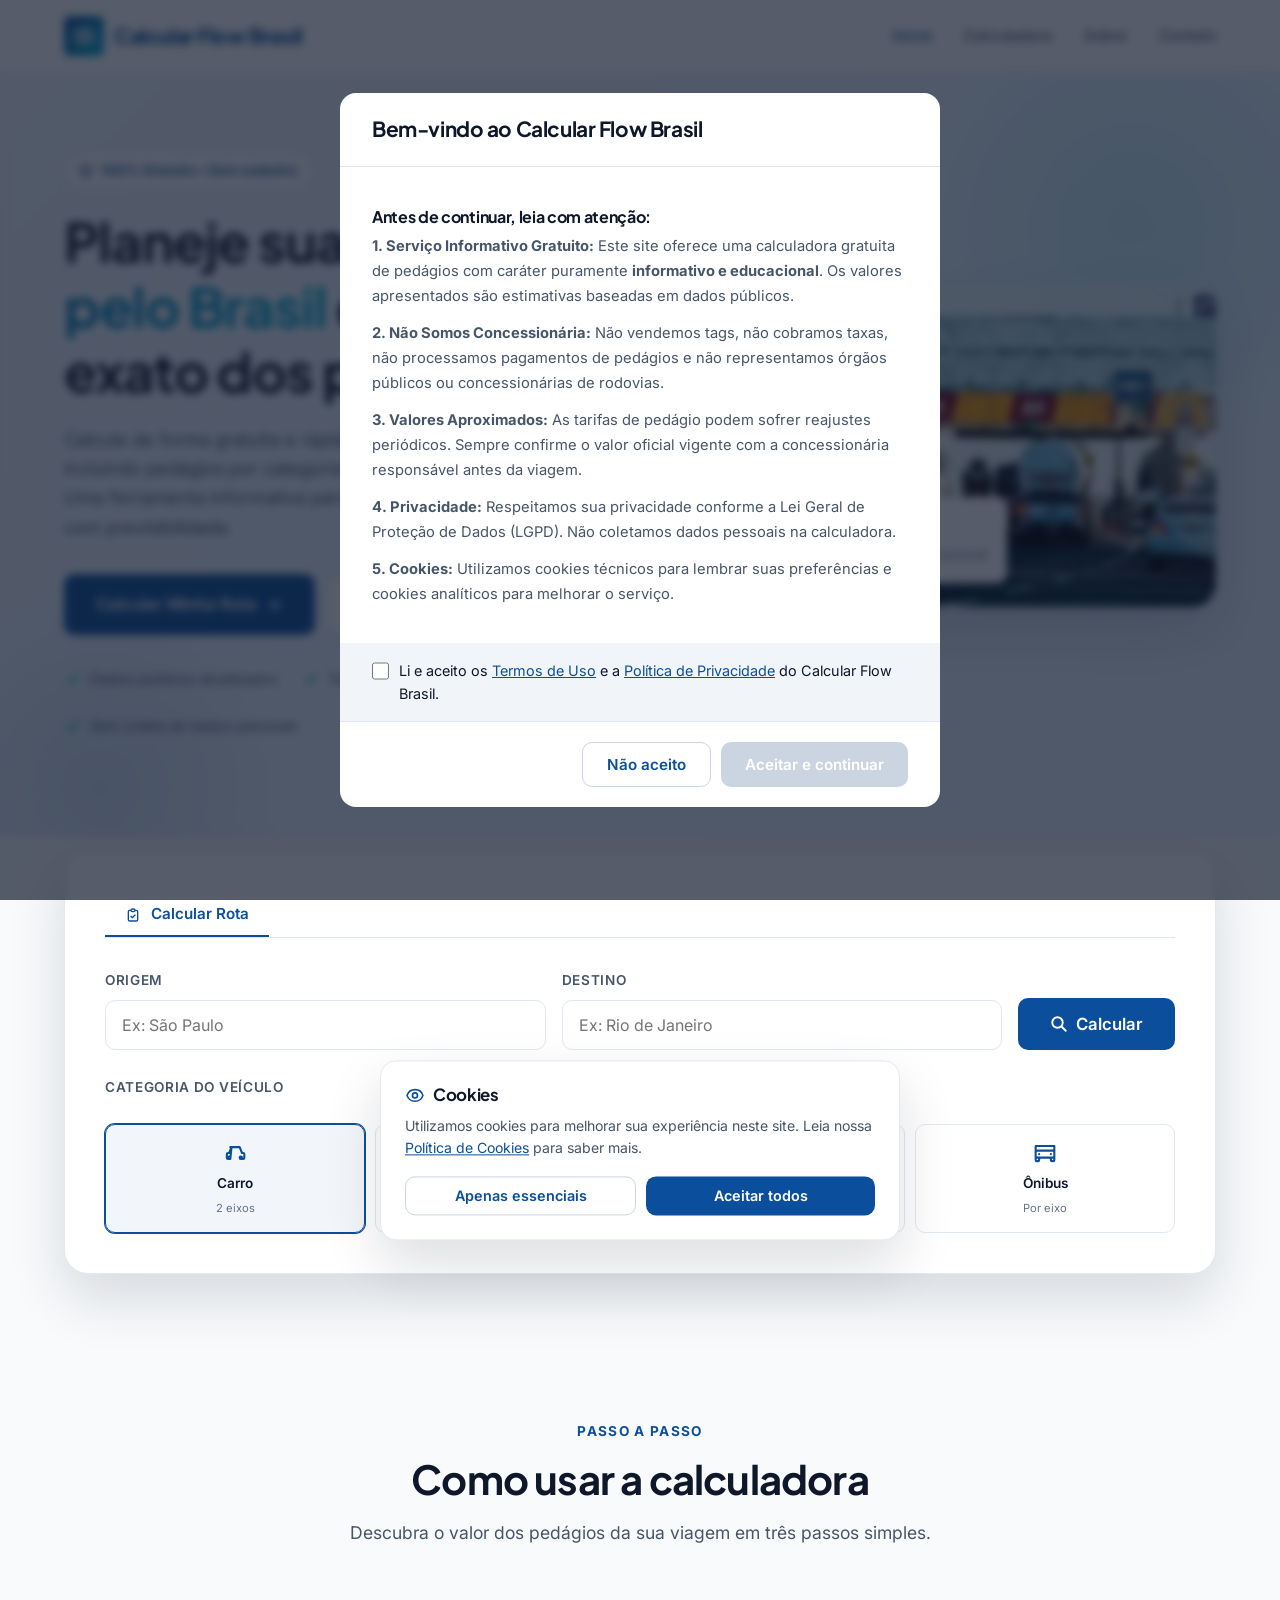
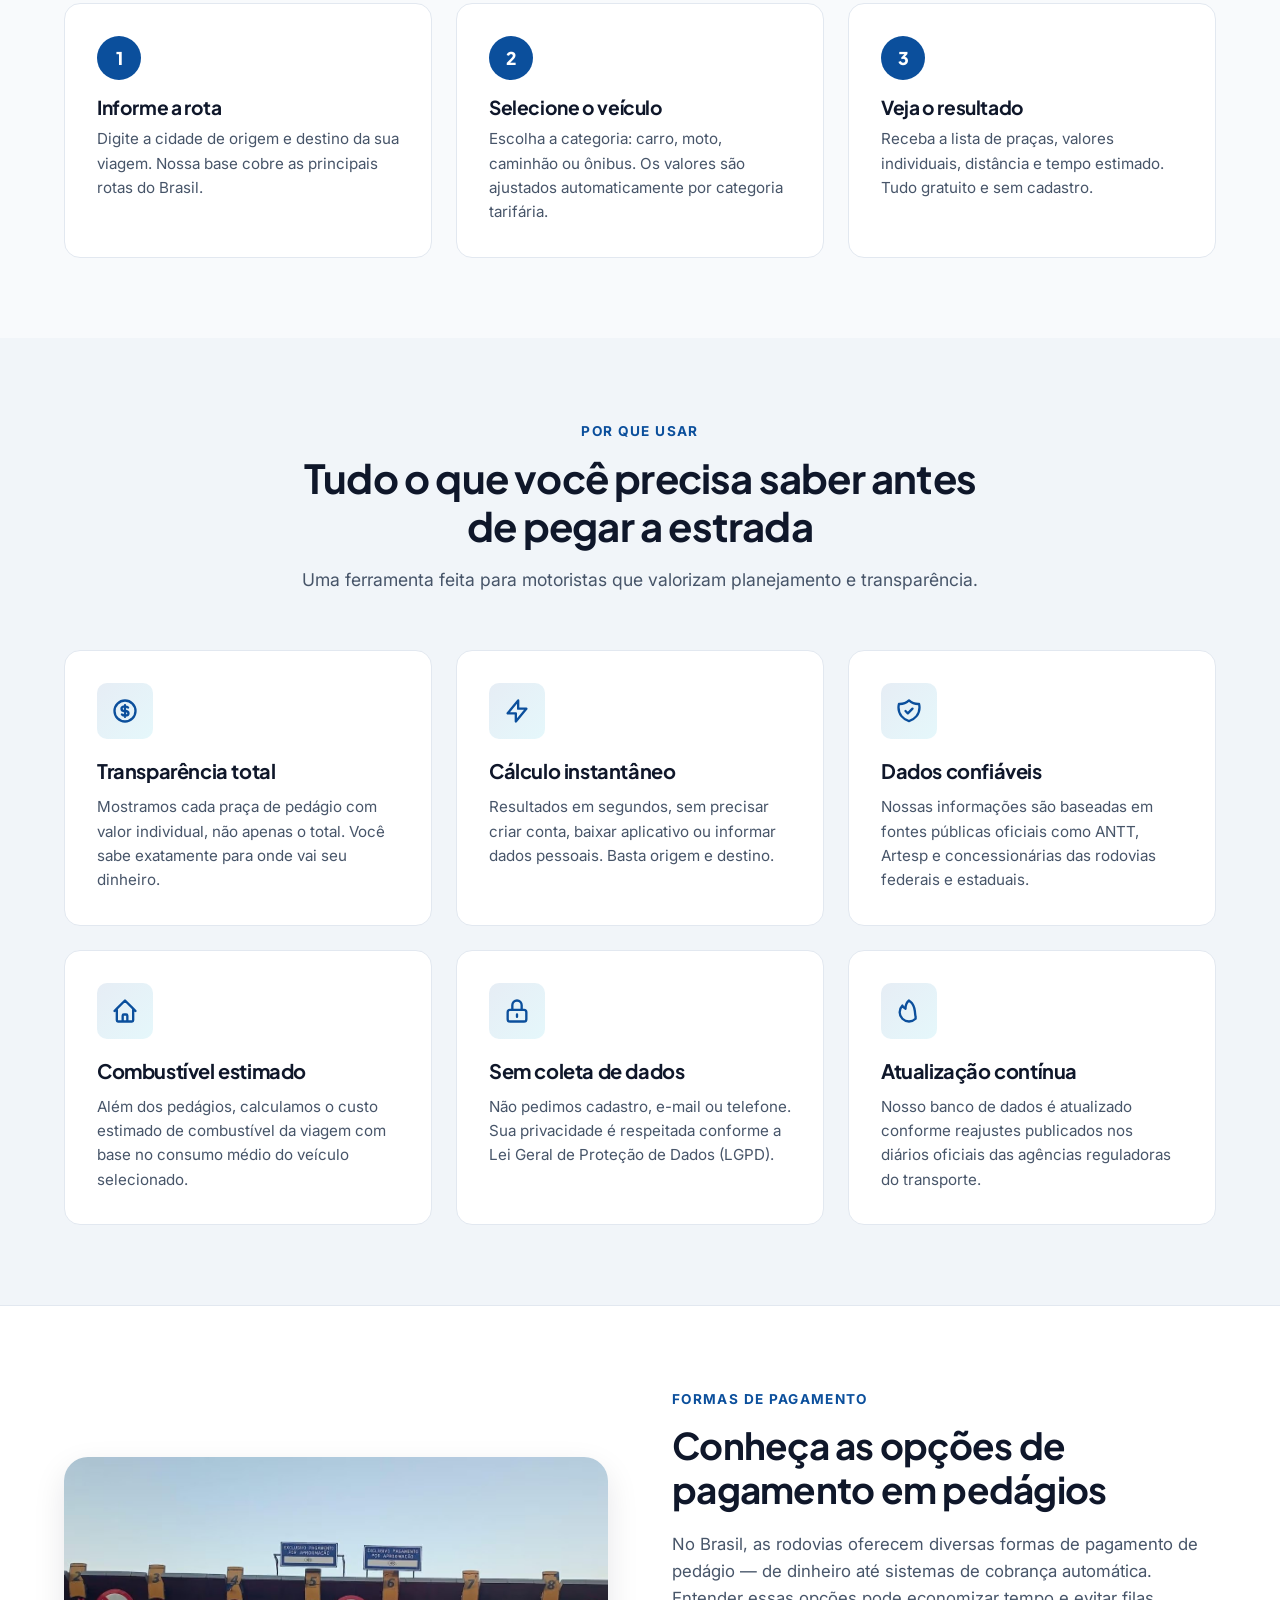
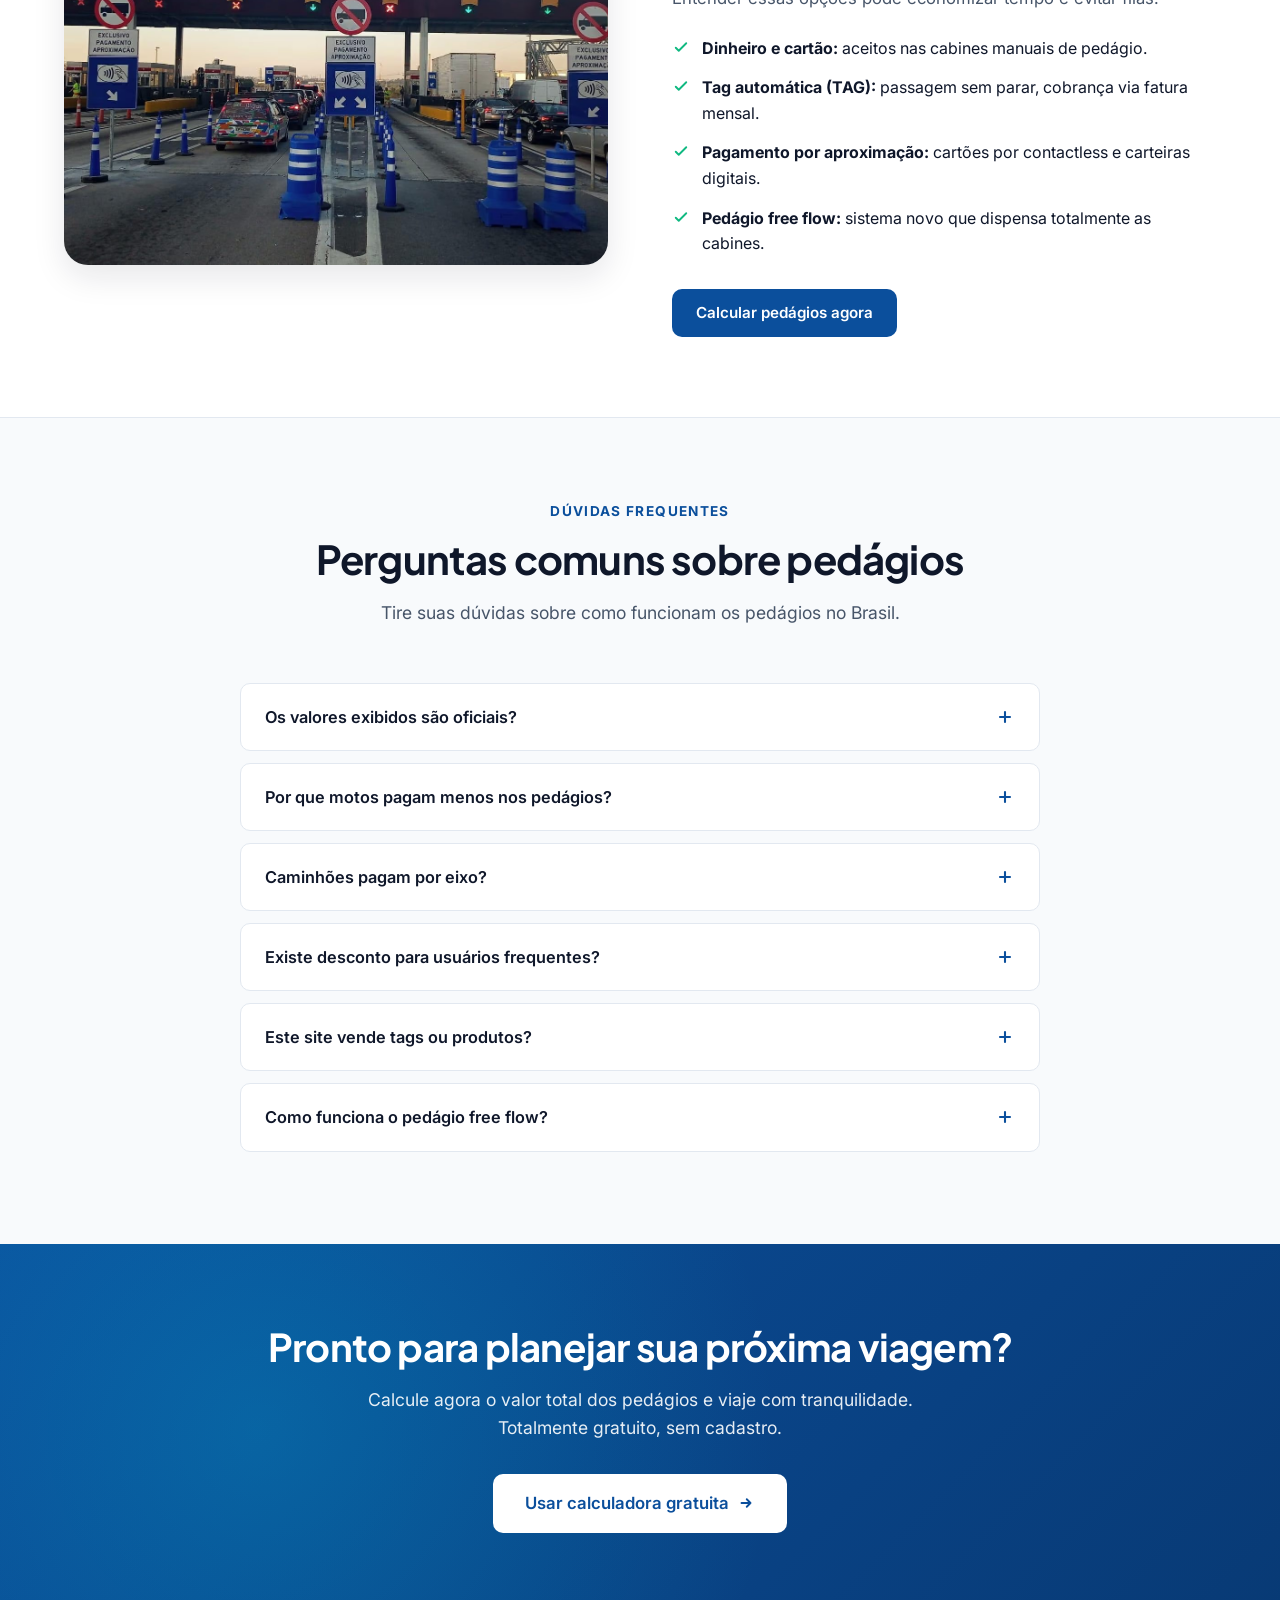
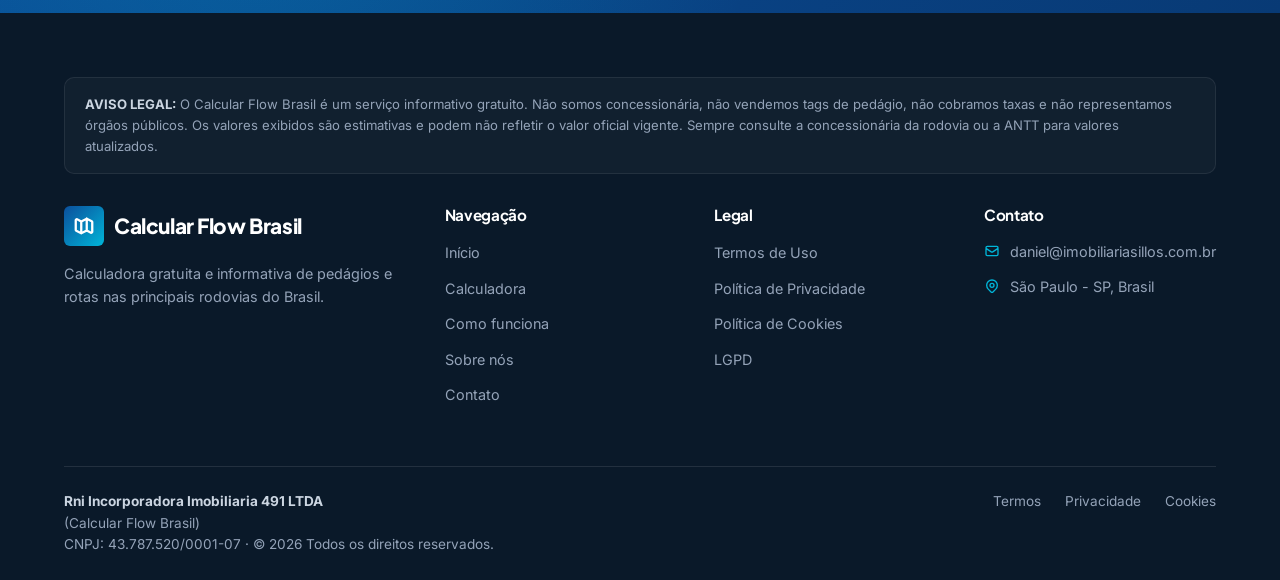
==== commit 8e7df1e7: "Add files via upload" ====
--- a/index.html
+++ b/index.html
@@ -503,9 +503,9 @@
 
         <div class="footer-bottom">
             <div>
-                <strong style="color: #CBD5E1;">SYLUS IMOBILIARIA LTDA</strong><br>
+                <strong style="color: #CBD5E1;">Rni Incorporadora Imobiliaria 491 LTDA</strong><br>
                 <span style="color: #94A3B8;">(Calcular Flow Brasil)</span><br>
-                CNPJ: <span id="cnpj-display">17.644.769/0001-45</span> &middot; © 2026 Todos os direitos reservados.
+                CNPJ: <span id="cnpj-display">43.787.520/0001-07</span> &middot; © 2026 Todos os direitos reservados.
             </div>
             <div class="footer-legal">
                 <a href="pages/termos.html">Termos</a>
